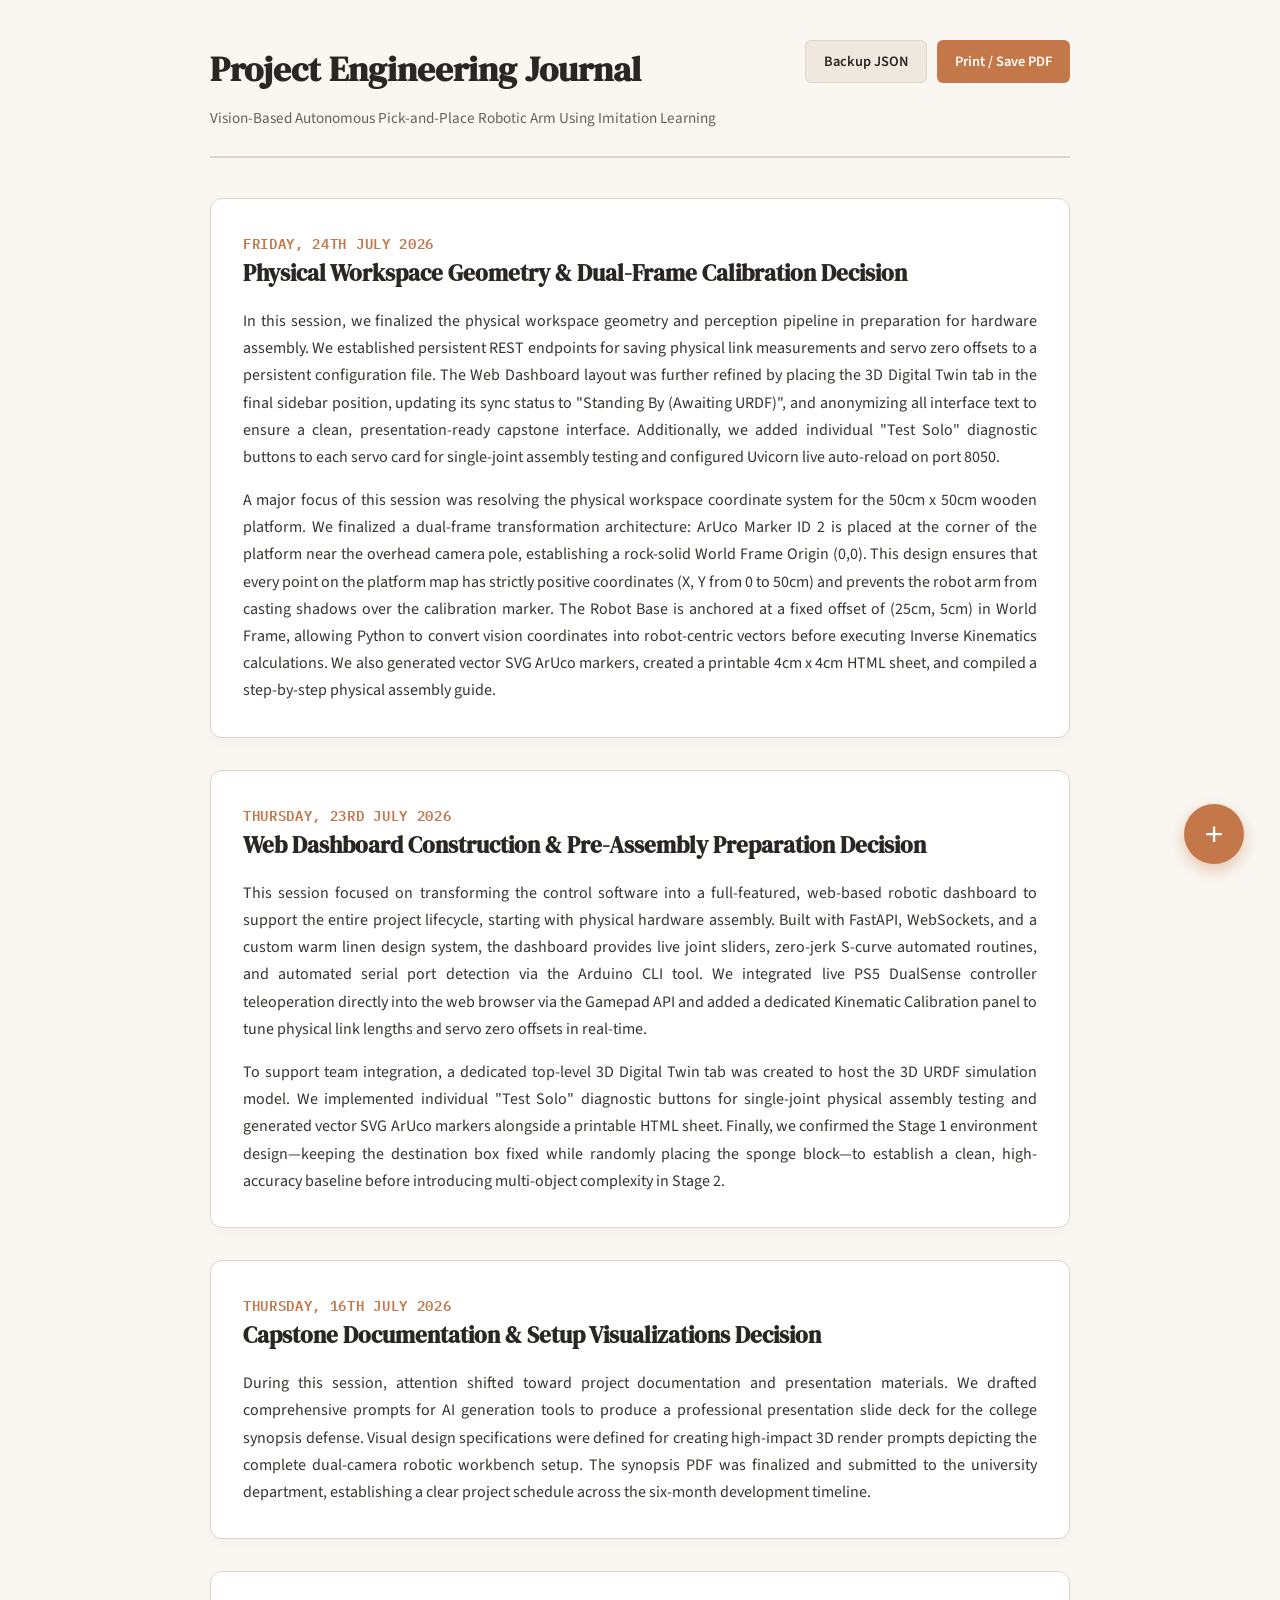
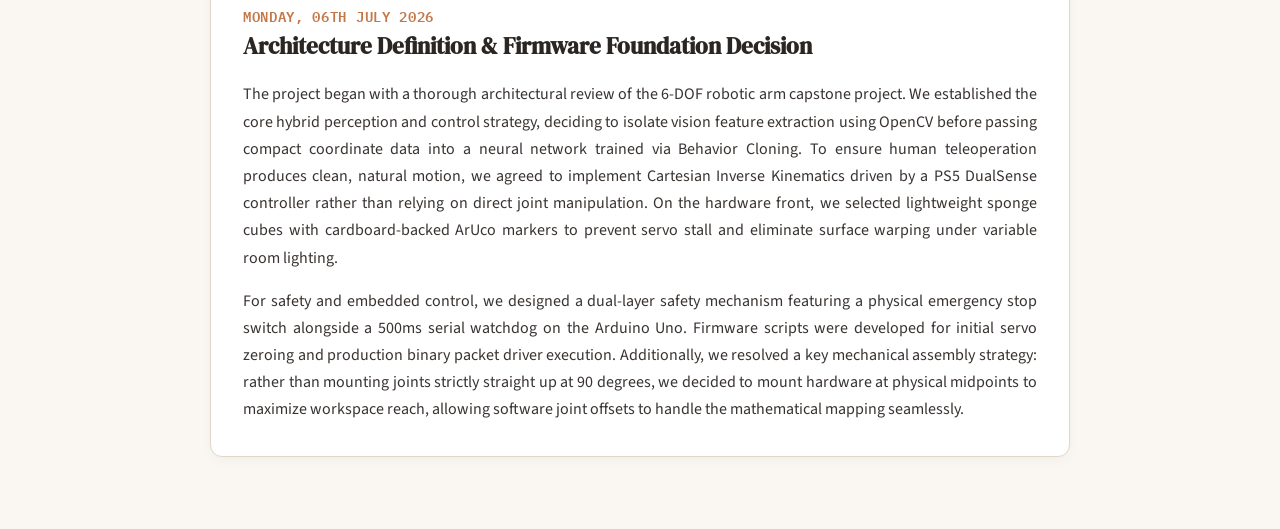
==== index.html @ ccef63b5 "Add floating + button, auto-date generator, modal, and GitHub Pages free hosting for project journal" ====
<!DOCTYPE html>
<html lang="en">
<head>
  <meta charset="UTF-8">
  <meta http-equiv="refresh" content="0; url=project_journal.html">
  <title>Redirecting to Project Engineering Journal...</title>
</head>
<body>
  <p>If you are not redirected automatically, <a href="project_journal.html">click here to open the Robotic Arm Project Journal</a>.</p>
</body>
</html>
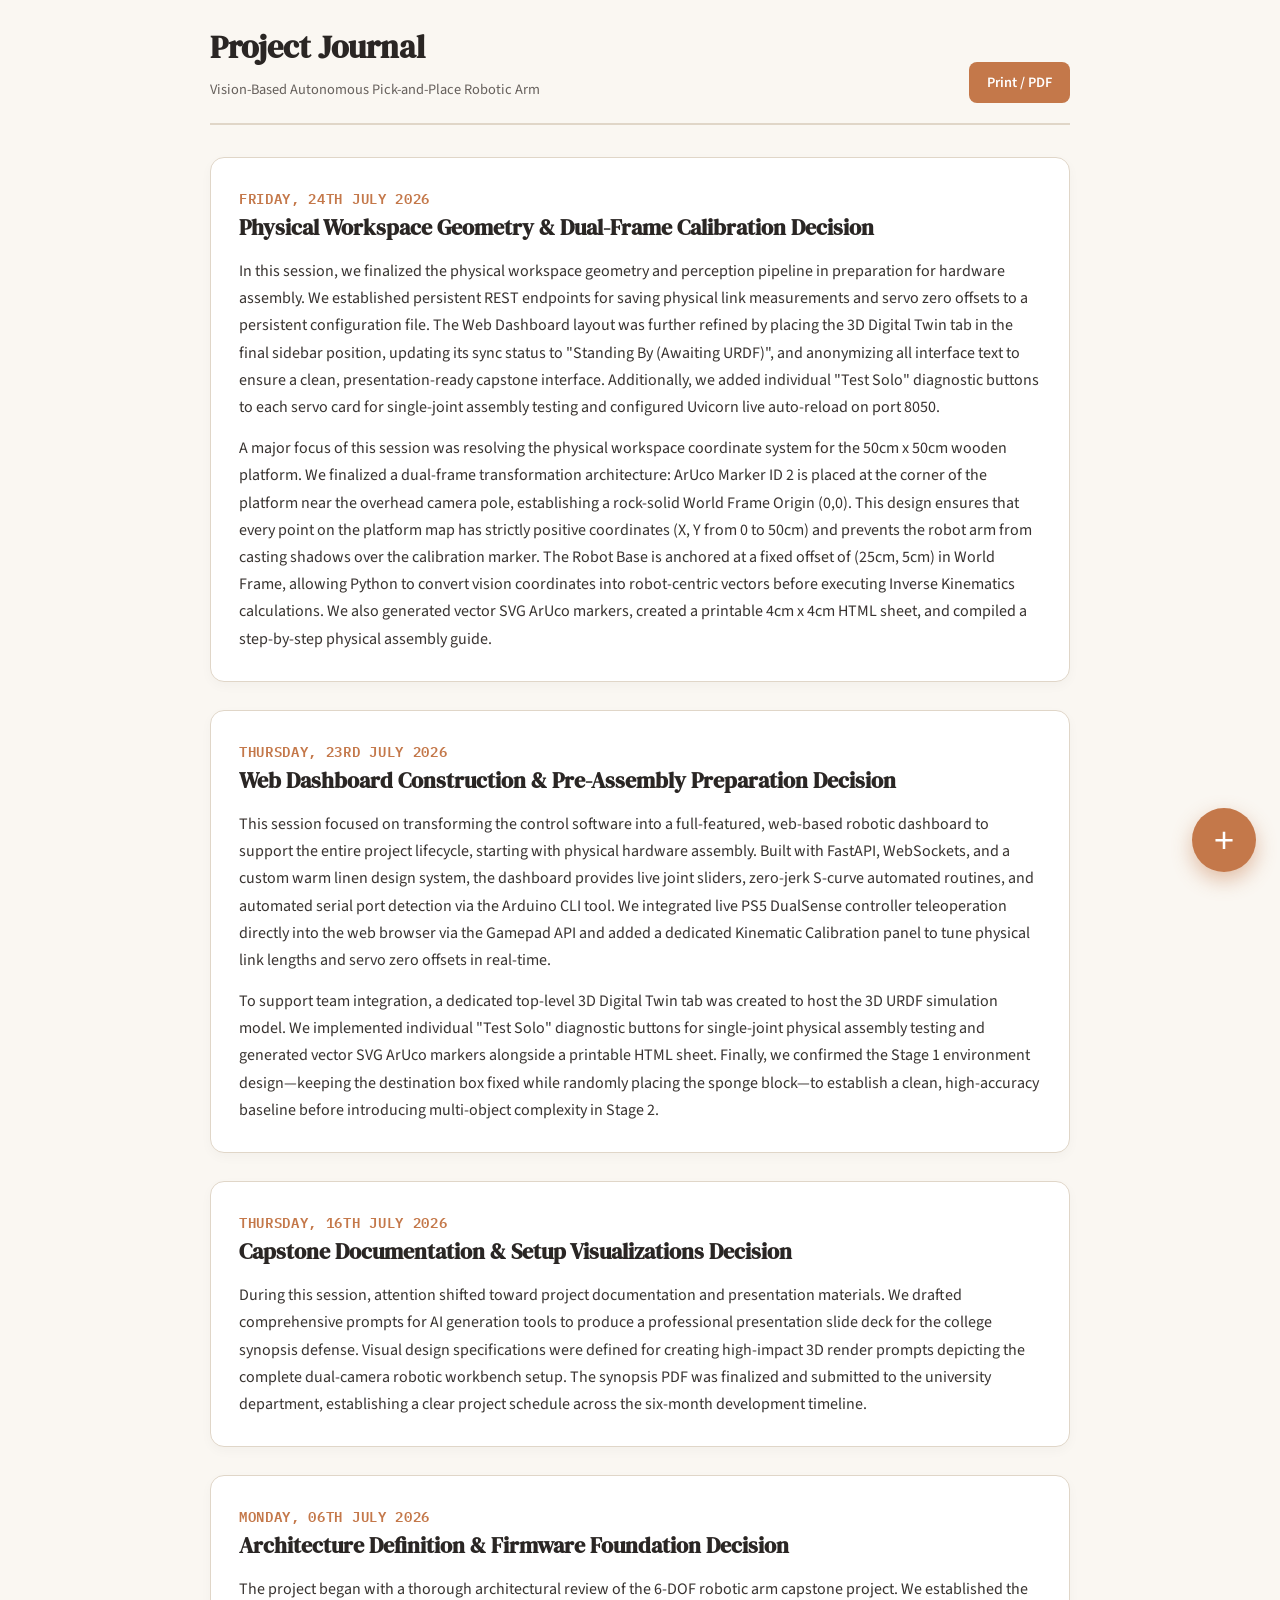
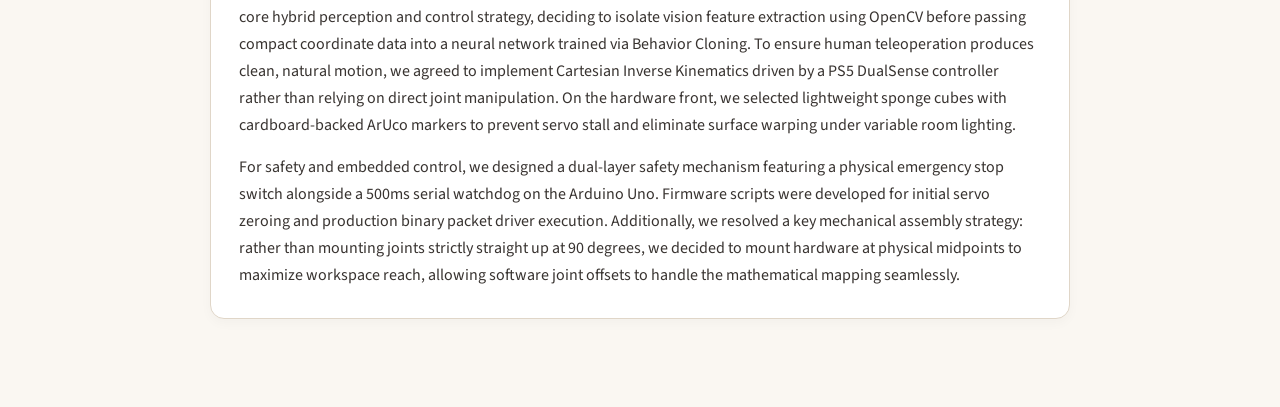
==== commit 40a4cf5a: "Add explicit cache-busted apple-touch-icon link tags for iOS Safari Home Screen icon" ====
--- a/index.html
+++ b/index.html
@@ -2,6 +2,10 @@
 <html lang="en">
 <head>
   <meta charset="UTF-8">
+  <meta name="apple-mobile-web-app-capable" content="yes">
+  <meta name="apple-mobile-web-app-title" content="Arm Journal">
+  <link rel="apple-touch-icon" sizes="180x180" href="apple-touch-icon.png?v=3">
+  <link rel="icon" type="image/png" sizes="180x180" href="apple-touch-icon.png?v=3">
   <meta http-equiv="refresh" content="0; url=project_journal.html">
   <title>Redirecting to Project Engineering Journal...</title>
 </head>
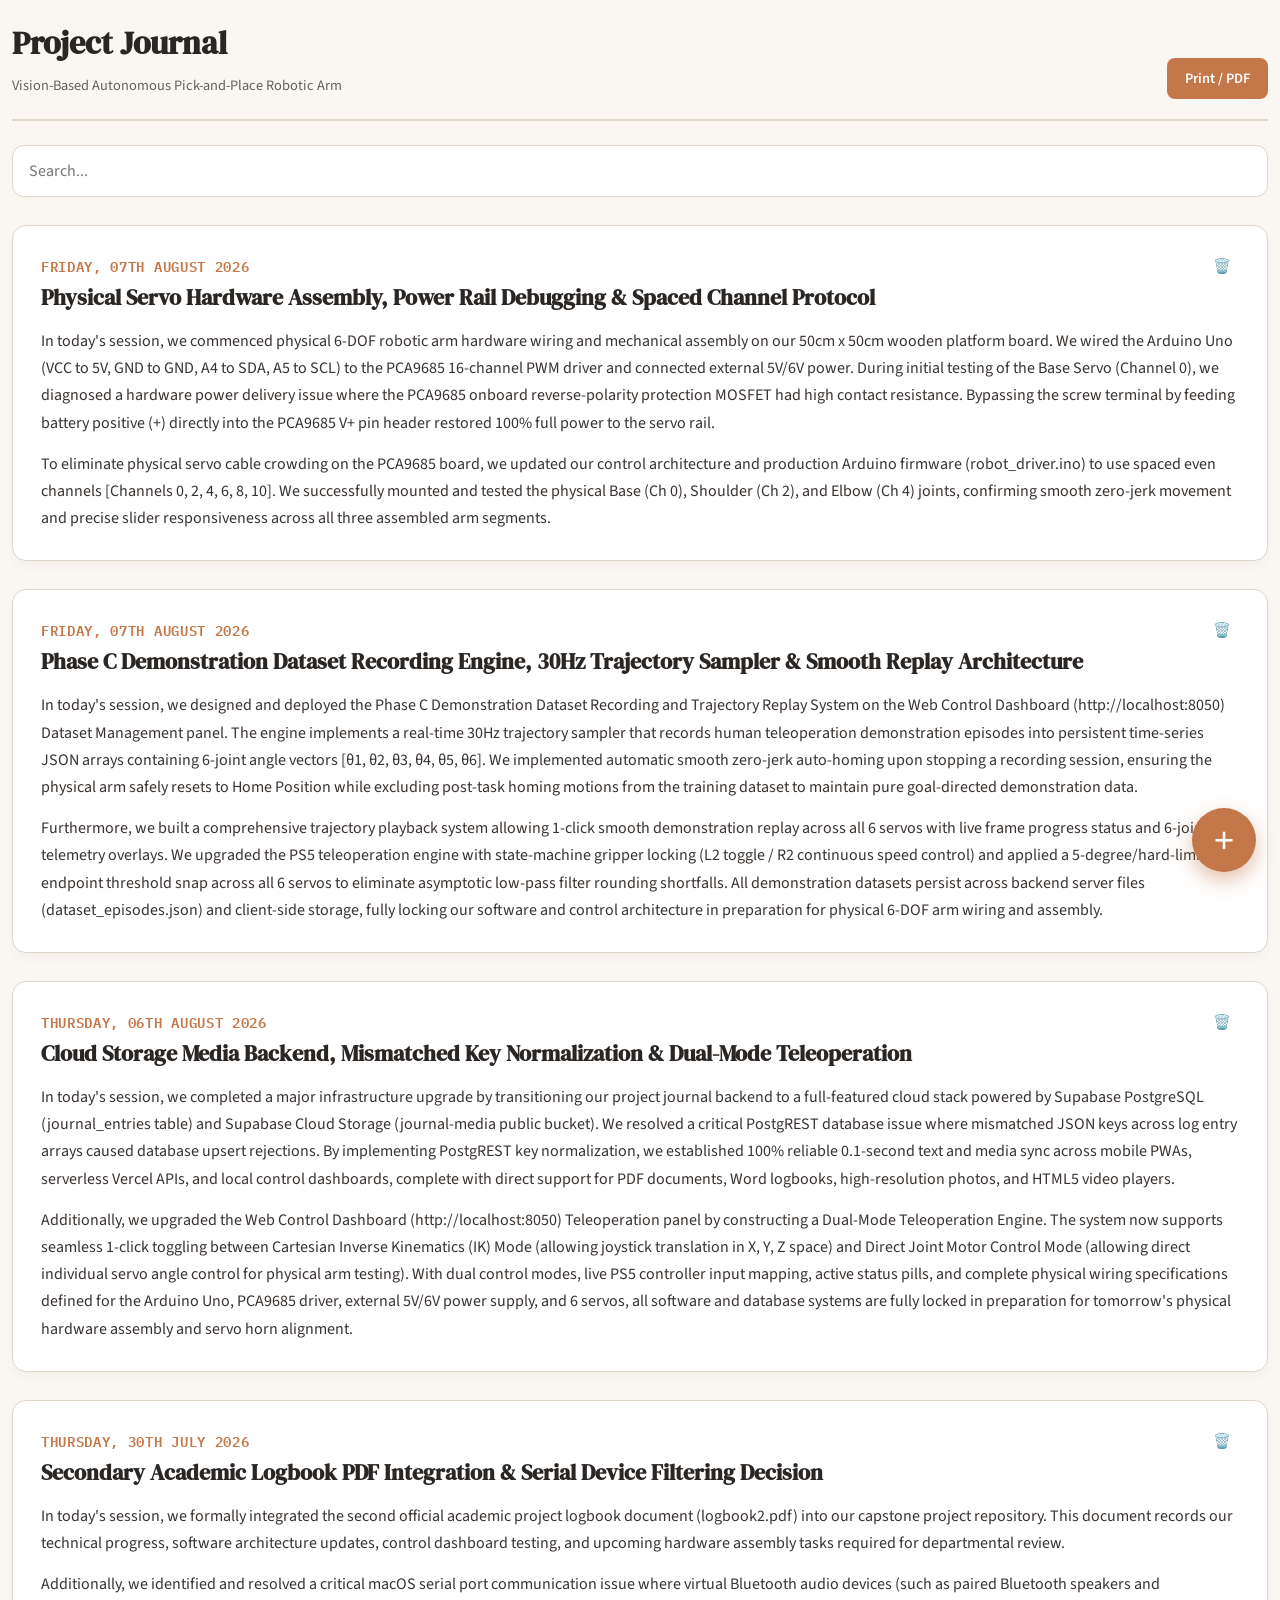
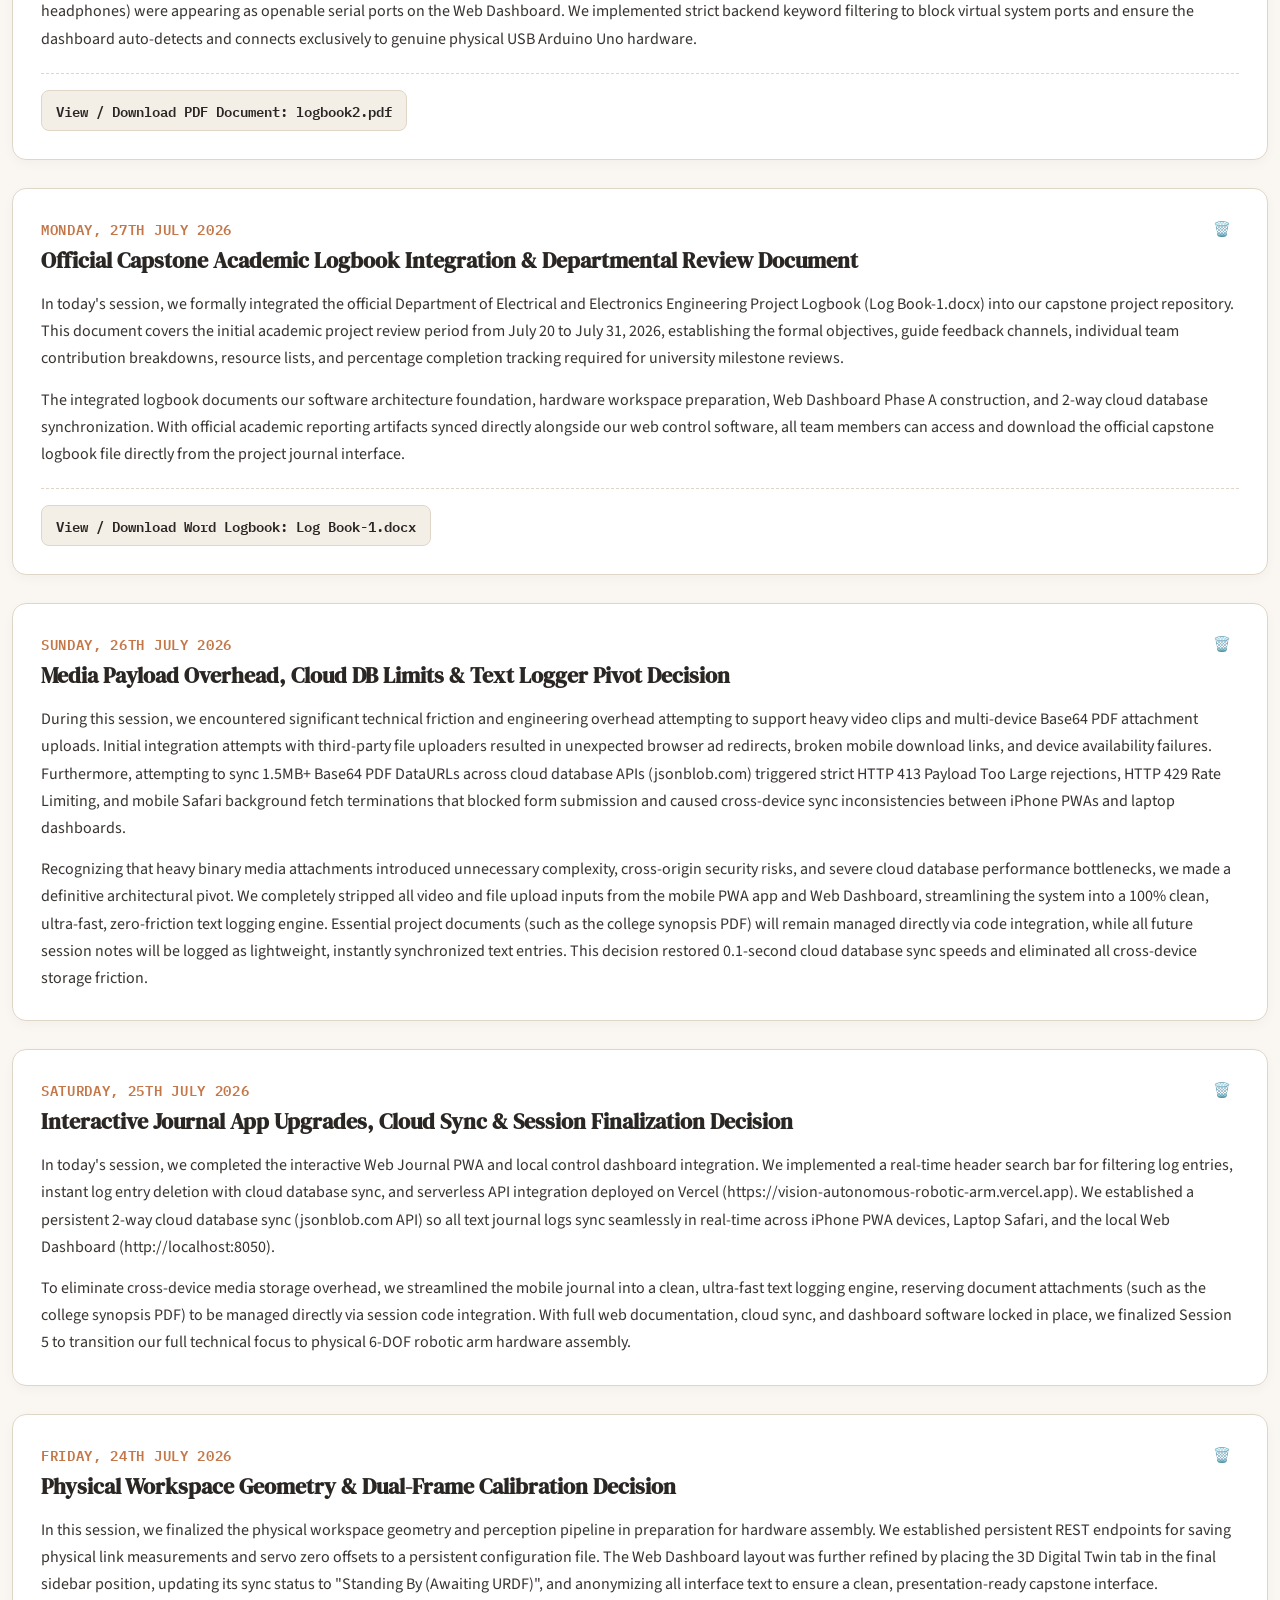
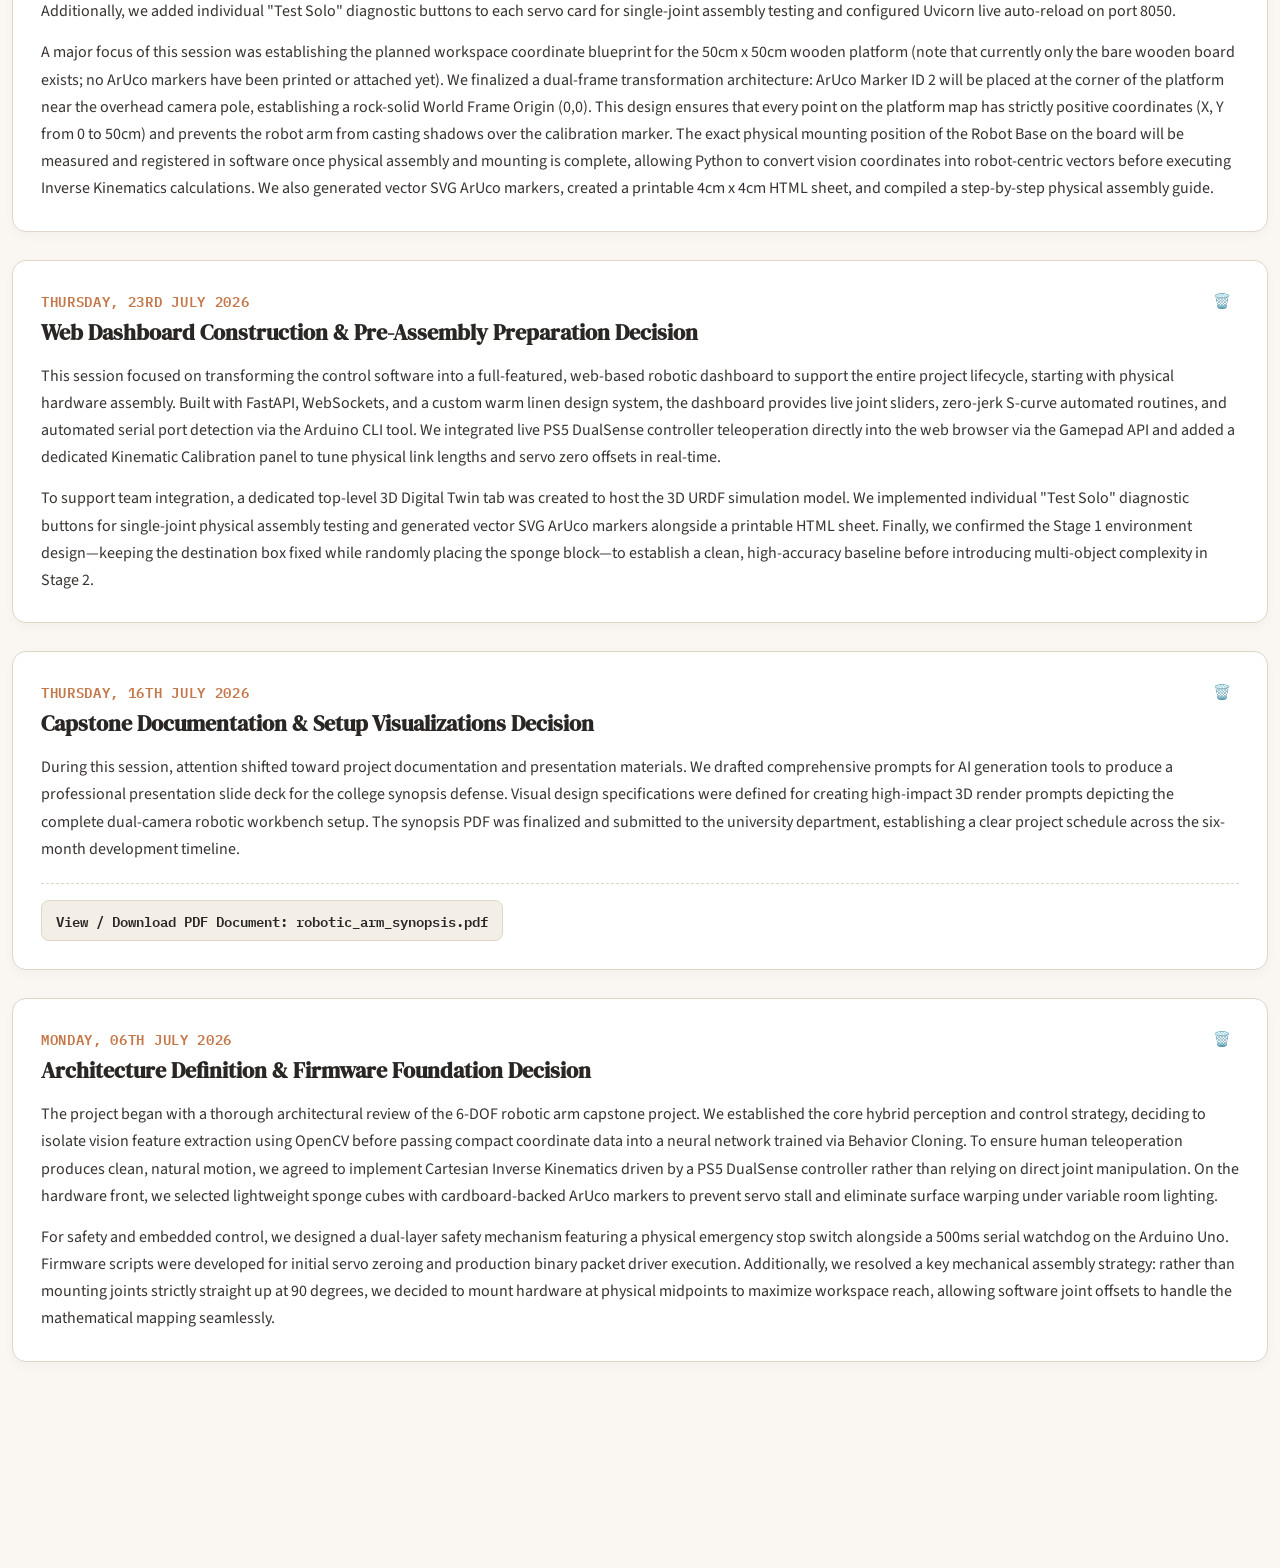
==== commit 7294ab8b: "Update physical Gripper calibration: Open resting Home position set to 165 deg, closing motion moves" ====
--- a/index.html
+++ b/index.html
@@ -4,8 +4,8 @@
   <meta charset="UTF-8">
   <meta name="apple-mobile-web-app-capable" content="yes">
   <meta name="apple-mobile-web-app-title" content="Arm Journal">
-  <link rel="apple-touch-icon" sizes="180x180" href="apple-touch-icon.png?v=3">
-  <link rel="icon" type="image/png" sizes="180x180" href="apple-touch-icon.png?v=3">
+  <link rel="apple-touch-icon" sizes="180x180" href="apple-touch-icon.png?v=1.0.20">
+  <link rel="icon" type="image/png" sizes="180x180" href="apple-touch-icon.png?v=1.0.20">
   <meta http-equiv="refresh" content="0; url=project_journal.html">
   <title>Redirecting to Project Engineering Journal...</title>
 </head>
